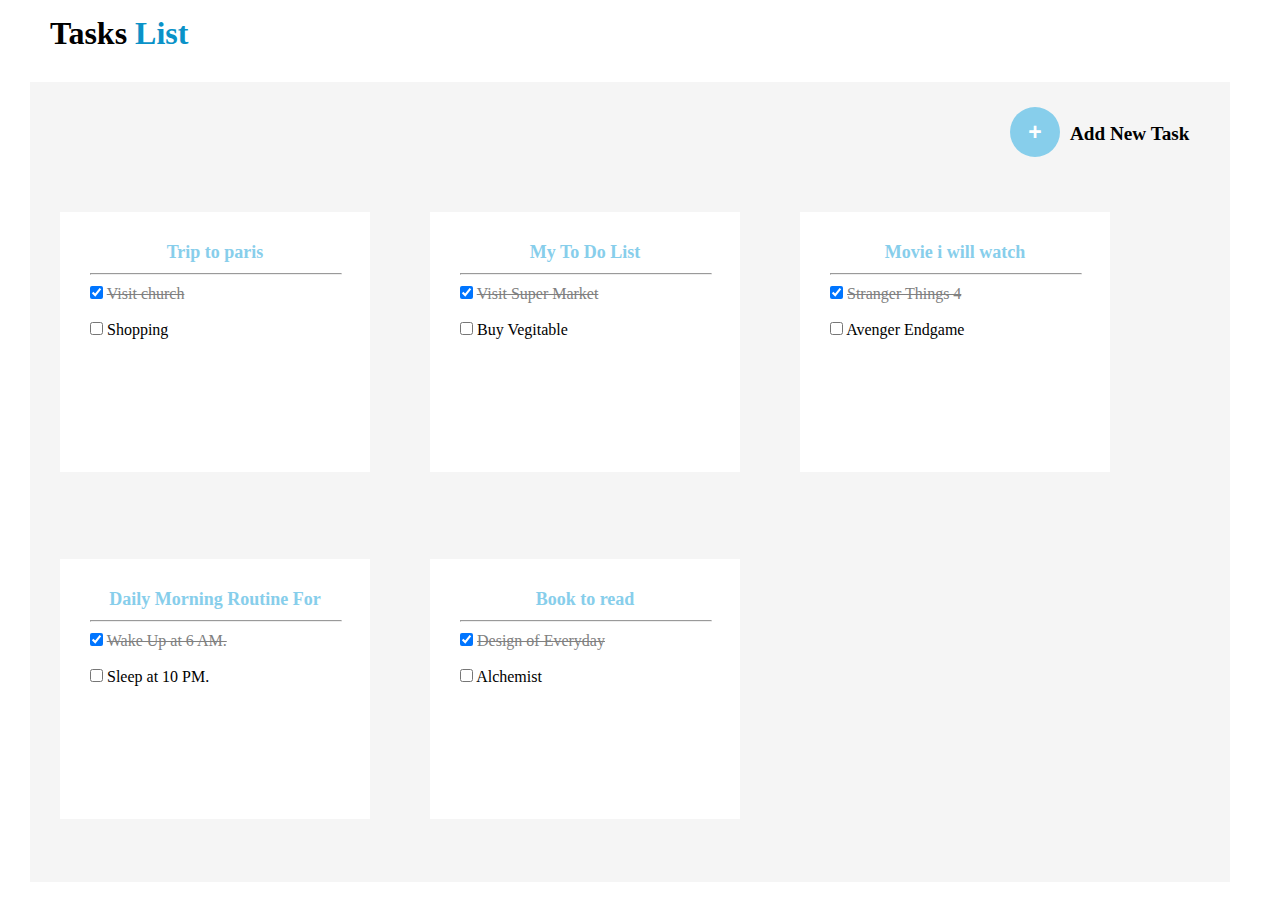
==== index.html @ d3bfae04 "First commit" ====
<!DOCTYPE html>
<html lang="en">
<head>
    <meta charset="UTF-8">
    <meta http-equiv="X-UA-Compatible" content="IE=edge">
    <meta name="viewport" content="width=device-width, initial-scale=1.0">
    <title>To Do App</title>
    <link rel="stylesheet" href="./style.css"/>
</head>
<body>
    <h1 class="heading"><span id="task">Tasks </span><span id="list">List</span></h1>
    <div class="parent">
        <div id="btn-float"><button id="btn"><a href="./addNewTask1.html" target="_self" style="text-decoration: none;color: white;">+</a></button>Add New Task</div>
        <div class="subparent">
            <div class="child">
                <h3 class="headinh3">Trip to paris</h3>
                <hr class="hr">
                <input type="checkbox" checked id="cb1" >
                <label for="bb1" style="text-decoration: line-through;color: grey">Visit church</label>
                <br>
                <br>
                <input type="checkbox"id="cb2">
                <label for="bb1">Shopping</label>
            </div>
            <div class="child">
                <h3 class="headinh3">My To Do List</h3>
                <hr class="hr">
                <input type="checkbox" checked id="cb1" />
                <label for="bb1" style="text-decoration: line-through;color: grey;">Visit Super Market</label>
                <br>
                <br>
                <input type="checkbox"id="cb2">
                <label for="bb1">Buy Vegitable</label>
            </div>
            <div class="child">
                <h3 class="headinh3">Movie i will watch</h3>
                <hr class="hr">
                <input type="checkbox" checked id="cb1"/>
                <label for="bb1" style="text-decoration: line-through;color: grey;">Stranger Things 4</label>
                <br>
                <br>
                <input type="checkbox"id="cb2">
                <label for="bb1">Avenger Endgame</label>
            </div>
            <div class="child">
                <h3 class="headinh3">Daily Morning Routine For</h3>
                <hr class="hr">
                <input type="checkbox" checked id="cb1">
                <label for="bb1" style="text-decoration: line-through;color: grey;">Wake Up at 6 AM.</label>
                <br>
                <br>
                <input type="checkbox"id="cb2">
                <label for="bb1">Sleep at 10 PM.</label>
            </div>
            <div class="child">
                <h3 class="headinh3">Book to read</h3>
                <hr class="hr">
                <input type="checkbox" checked id="cb1">
                <label for="bb1" style="text-decoration: line-through;color: grey;">Design of Everyday</label>
                <br>
                <br>
                <input type="checkbox"id="cb2">
                <label for="bb1">Alchemist</label>
            </div>
        </div>    
    </div>
    
</body>
</html>
---- style.css ----
*{
    margin: 0;
    padding: 0;
}
.heading{
    margin-top: 15px;
    margin-left: 50px;
}
#list{
    color: rgb(10, 146, 200);
}
.parent{
    background-color:whitesmoke;
    
    margin:30px;
    width: 1200px;
    height: 800px;
}
#btn-float{
    float: right;
    width: 180px;
    height: 50px;
    padding: 10px;
    font-size: larger;
    font-weight:bolder;
    margin-right: 30px;
    margin-top: 15px;
    margin-bottom: 15px;

}
#btn{
    background-color: skyblue;
    border:none;
    color: white;
    padding: 10px;
    font-weight:bolder;
    font-size: larger;
    margin-right: 10px;
    width: 50px;
    height: 50px;
    border-radius: 50%;

}
.subparent{
    clear: both;
    margin-top: 50px;
    width: 1197px;
    height: 693px;
    display: flex;
    flex-wrap: wrap;
    justify-content:start;
   
}
.child{
    width:250px;
    height:200px;
    margin: 30px;
    background-color:white;
    padding: 30px;

}
.child:hover{
    box-shadow: -2px -2px 5px black;
}
.headinh3{
    color: skyblue;
    text-align: center;
    font-weight: bolder;
    font-size: large;
}
.child .hr{
    margin-top: 10px;
    margin-bottom: 10px;
    background-color: grey;
    width:100%;

}
.addTaskbox{
    width: 400px;
    height:160px;
    background-color: red;
    background-color: white;
    position: absolute;
    top:35%;
    left:34%;
    padding-top:30px;
    border-radius: 5px; 
}
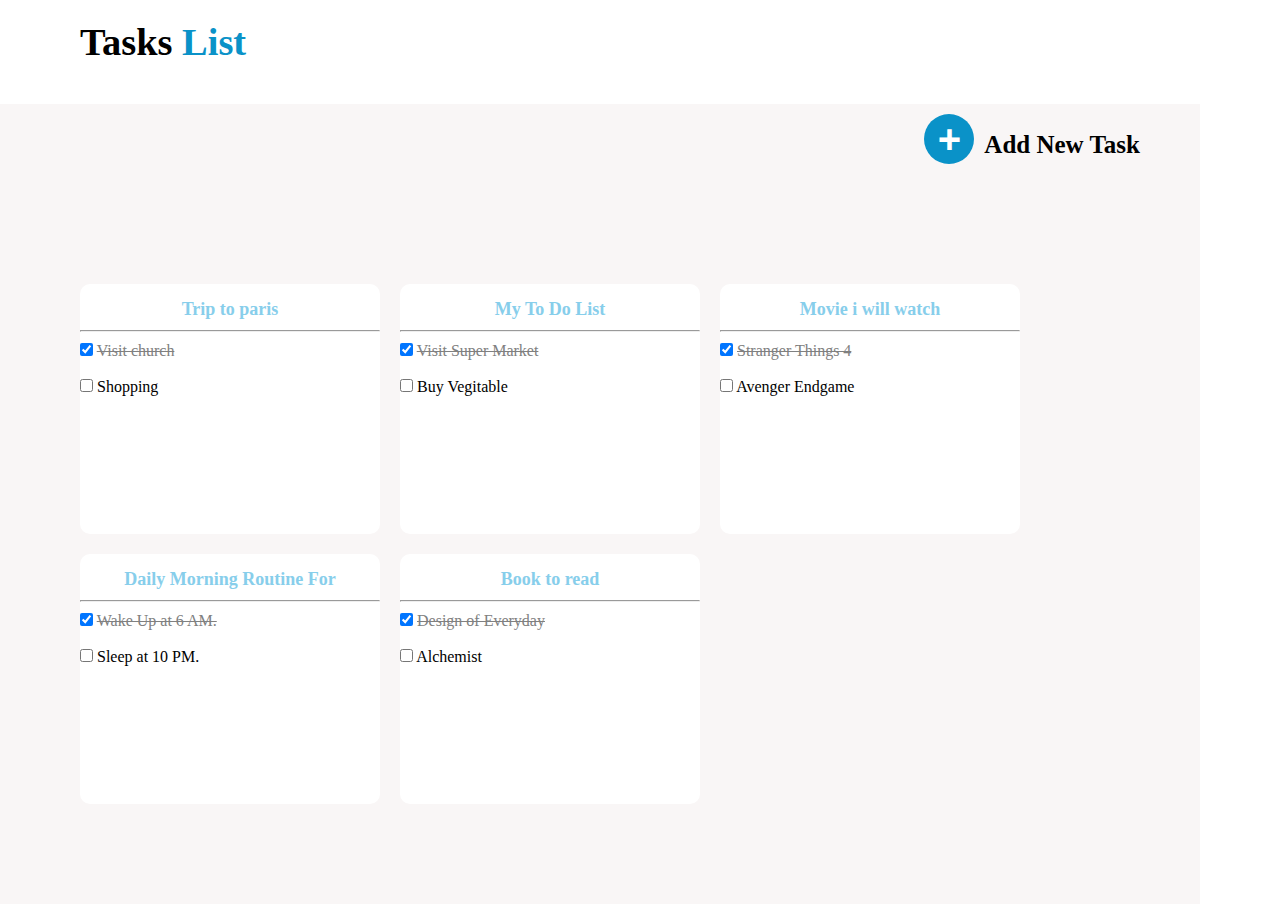
==== commit 4f39e5c6: "2 commit" ====
--- a/index.html
+++ b/index.html
@@ -8,19 +8,23 @@
     <link rel="stylesheet" href="./style.css"/>
 </head>
 <body>
-    <h1 class="heading"><span id="task">Tasks </span><span id="list">List</span></h1>
-    <div class="parent">
-        <div id="btn-float"><button id="btn"><a href="./addNewTask1.html" target="_self" style="text-decoration: none;color: white;">+</a></button>Add New Task</div>
+    <!--header start-->
+    <div>
+        <h1 class="header"><span class="task">Tasks&nbsp;</span><span id="list" class="task">List</span></h1>
+    </div>
+     <!--header end-->
+    <div class="parent-container">
+        <div class="btn-container"><div class="btn"><button id="plus-btn"><a href="./addNewTask1.html">+</a></button>Add New Task</div></div>
         <div class="subparent">
             <div class="child">
                 <h3 class="headinh3">Trip to paris</h3>
                 <hr class="hr">
                 <input type="checkbox" checked id="cb1" >
-                <label for="bb1" style="text-decoration: line-through;color: grey">Visit church</label>
+                <label for="cb1" style="text-decoration: line-through;color: grey">Visit church</label>
                 <br>
                 <br>
                 <input type="checkbox"id="cb2">
-                <label for="bb1">Shopping</label>
+                <label for="cb2">Shopping</label>
             </div>
             <div class="child">
                 <h3 class="headinh3">My To Do List</h3>
@@ -66,4 +70,14 @@
     </div>
     
 </body>
-</html>+</htm>
+
+
+
+
+
+
+
+
+
+
--- a/style.css
+++ b/style.css
@@ -1,66 +1,112 @@
 *{
-    margin: 0;
-    padding: 0;
+    margin:0px;
+    padding: 0px;
+    box-sizing: border-box;
 }
-.heading{
-    margin-top: 15px;
-    margin-left: 50px;
+.header{
+    margin-top: 20px;
+    margin-left: 80px;
+}
+.header .task{
+    font-weight:bolder;
+    font-size:larger;
 }
 #list{
     color: rgb(10, 146, 200);
 }
-.parent{
-    background-color:whitesmoke;
-    
-    margin:30px;
-    width: 1200px;
+.parent-container{
+    background-color:rgb(249, 246, 246);
+    width:1200px;
     height: 800px;
 }
-#btn-float{
-    float: right;
-    width: 180px;
-    height: 50px;
+.filter{
+    background-color: white;
+    margin: 10px;
+    filter: brightness(0.5);
+}
+/* button code */
+.btn-container{
+    text-decoration: none;
+    height: 100px;
+    font-size:25px;
     padding: 10px;
-    font-size: larger;
-    font-weight:bolder;
-    margin-right: 30px;
-    margin-top: 15px;
-    margin-bottom: 15px;
+    font-weight: bold;
+    color:black;
+    margin-right: 50px;
+    margin-top: 40px;
+}
 
-}
-#btn{
-    background-color: skyblue;
-    border:none;
-    color: white;
-    padding: 10px;
-    font-weight:bolder;
-    font-size: larger;
-    margin-right: 10px;
+#plus-btn{
+    background-color:rgb(10, 146, 200);
+    border: none;
     width: 50px;
     height: 50px;
     border-radius: 50%;
+    margin-right: 10px;
+}
+#plus-btn a{
+    font-size:40px;
+    text-align: center;
+    font-weight: bold;
+    text-decoration: none;
+    color: white;
+}
+.plus-btn{
+    float: right;
+    margin-right:25%;
+}
+#back-btn{
+    background-color:black;
+    border: none;
+    width: 50px;
+    height: 50px;
+    border-radius: 50%;
+    margin-right: 15px;
 
 }
+#back-btn a{
+    font-size:40px;
+    text-align: center;
+    font-weight: bold;
+    text-decoration: none;
+    color: white;
+}
+.back-btn{
+    float:left;
+    margin-left:25%;
+}
+/* button code */
 .subparent{
     clear: both;
-    margin-top: 50px;
     width: 1197px;
     height: 693px;
     display: flex;
     flex-wrap: wrap;
-    justify-content:start;
-   
+    align-content: baseline;
+    padding: 70px;
+}
+#subparent{
+    display: flex;
+    flex-wrap: wrap;
+    justify-content: center;
+    align-items: center;
+
 }
 .child{
-    width:250px;
-    height:200px;
-    margin: 30px;
+    width:300px;
+    height:250px;
     background-color:white;
-    padding: 30px;
-
+    padding-top:15px;
+    border-radius:10px;
+    margin: 10px;
 }
 .child:hover{
     box-shadow: -2px -2px 5px black;
+}
+#child1{
+    width:400px;
+    height:300px;
+
 }
 .headinh3{
     color: skyblue;
@@ -71,18 +117,71 @@
 .child .hr{
     margin-top: 10px;
     margin-bottom: 10px;
-    background-color: grey;
+    color:grey;
     width:100%;
+}
+.dialogbox{
+    position: absolute;
+    top:35%;
+    left:34%;
+    z-index: 1;
+
 
 }
 .addTaskbox{
+    z-index:auto;
+    border:10px solid grey;
+    background-color:white;
     width: 400px;
-    height:160px;
-    background-color: red;
-    background-color: white;
-    position: absolute;
-    top:35%;
-    left:34%;
+    height:200px;
+    position: relative;
     padding-top:30px;
     border-radius: 5px; 
 }
+.AddItem{
+    float:left;
+    margin-left: 5px;
+}
+.btn{
+    float: right;
+}
+.button-x{
+    float:right;
+    padding:5px;
+    margin-right: 3px;
+    margin-bottom: 3px;
+    border:none;
+    background-color:white;
+}
+.button-x a{
+    text-decoration:none;
+    font-size: large;
+    font-weight: bold;
+}
+.addTaskbox hr{
+    color:grey;
+    clear:both;
+    margin-bottom: 5px;
+}
+.addTaskbox p{
+    height:30px;
+    background-color:whitesmoke;
+    border-radius:3px;
+    padding:10px;
+    margin: 10px;
+}
+.addTaskbox .button-plus{
+    background-color: skyblue;
+    color:white;
+    border:none;
+    padding: 5px;
+    position:absolute;
+    right:5px;
+    margin-top:10px;
+}
+.addTaskbox .button-plus a{
+    text-decoration: none;
+    color:white;
+    padding:5px;
+}
+
